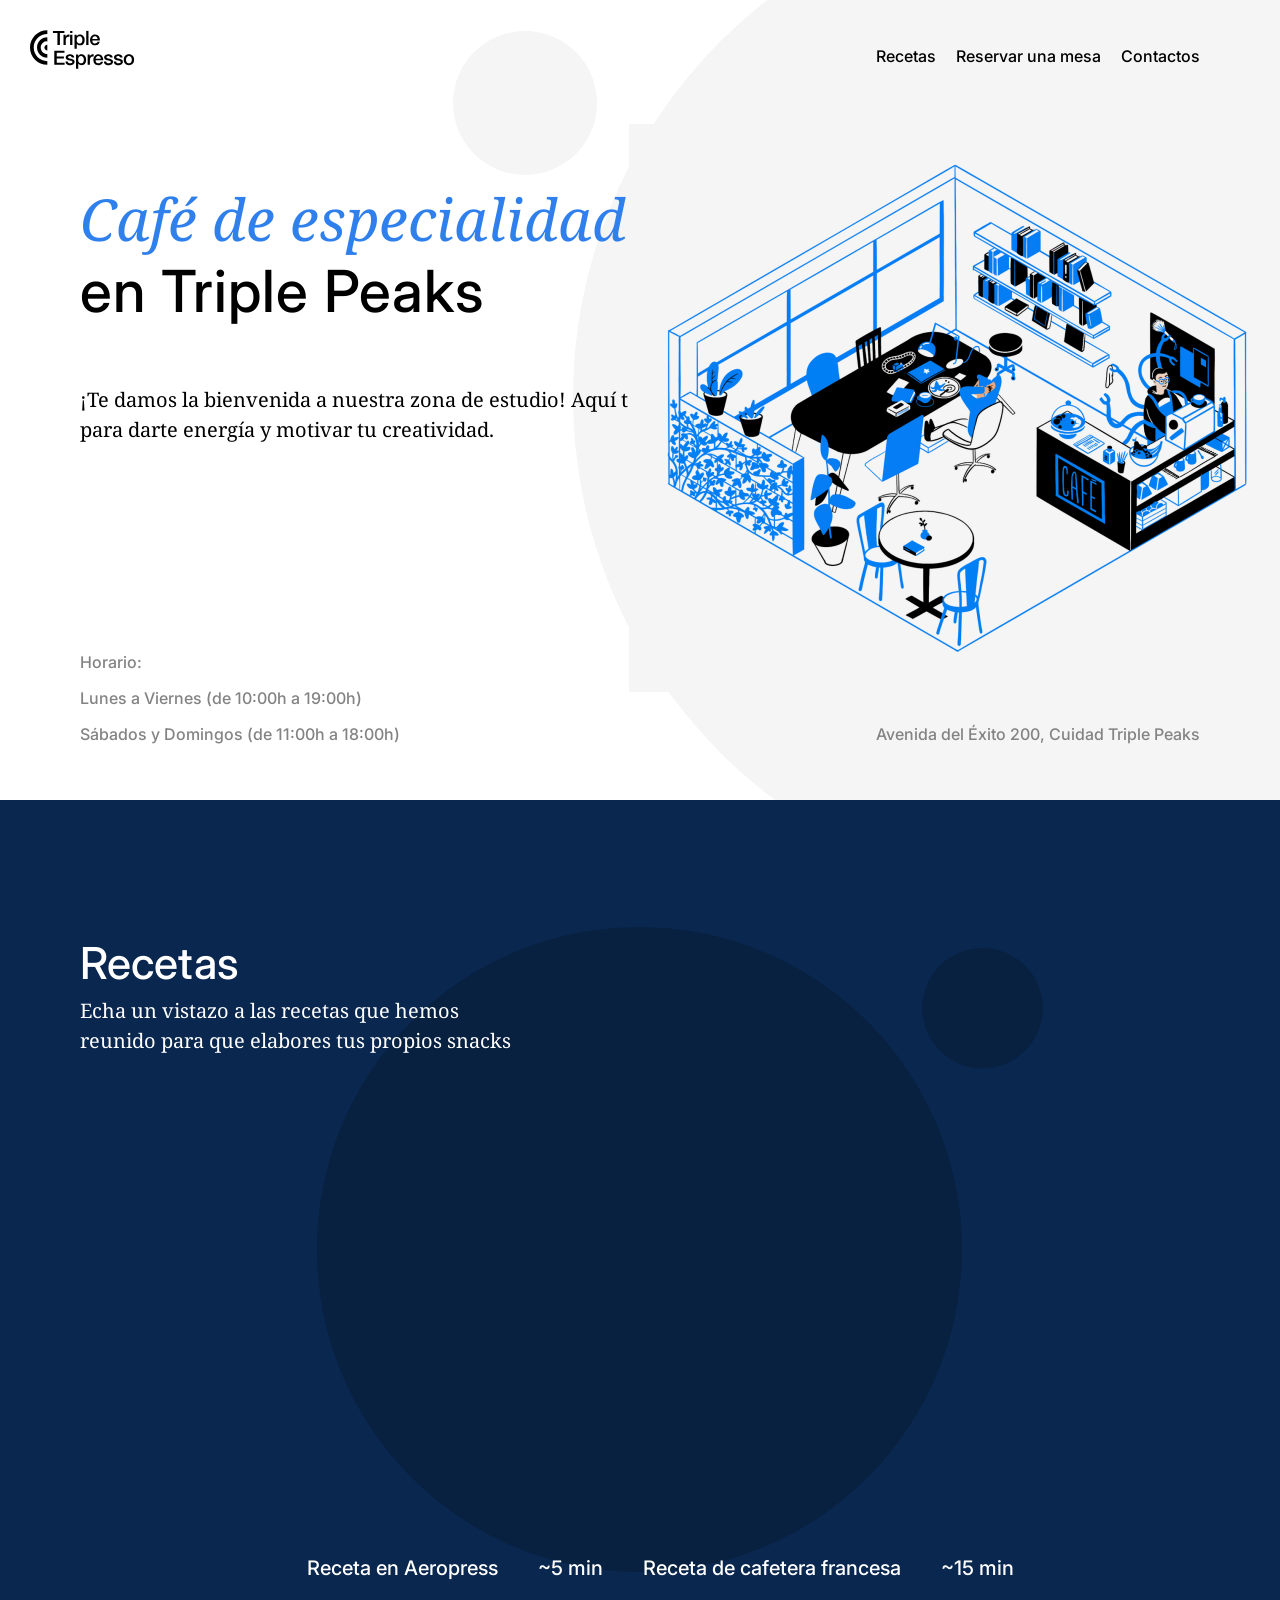
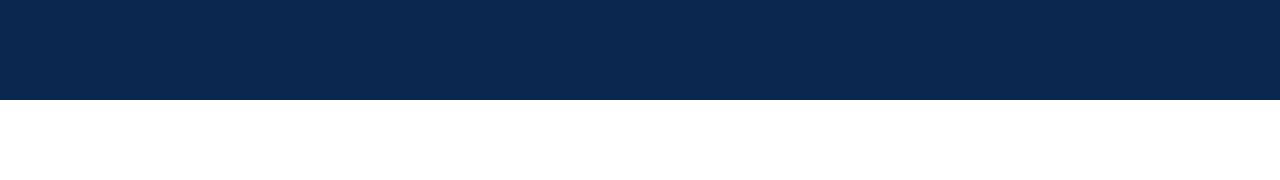
==== index.html @ 7834b9d6 "actualizacion" ====
<!DOCTYPE html>
<html lang="es">
  <head>
    <meta charset="UTF-8" />
    <meta name="viewport" content="width=device-width, initial-scale=1.0" />
    <meta name="description" content="cafeteria tripleten" />
    <meta name="keywords" content="cafeteria, spring 4, proyecto, inicios" />
    <meta name="author" content="Ellis Caamal" />
    <title>Cafeteria</title>
    <link rel="shortcut icon" href="favicon.ico" />
    <link rel="stylesheet" href="./vendor/normalize.css" />
    <link rel="stylesheet" href="./pages/index.css" />
    <link rel="preconnect" href="https://fonts.googleapis.com" />
    <link rel="preconnect" href="https://fonts.gstatic.com" crossorigin />
    <link
      href="https://fonts.googleapis.com/css2?family=Inter:wght@100..900&family=Noto+Serif:ital,wght@0,100..900;1,100..900&display=swap"
      rel="stylesheet"
    />
  </head>
  <body>
    <div class="page">
      <header class="header">
        <nav class="nav">
          <img
            src="images/logo_coffeeshop_dark.svg"
            alt="Logotipo de la Biblioteca Triple Peaks"
            class="nav__logo"
          />
          <ul class="nav__links">
            <li>
              <a class="nav__link" href="#recipes">Recetas</a>
            </li>
            <li>
              <a class="nav__link" href="#reserve">Reservar una mesa</a>
            </li>
            <li>
              <a class="nav__link" href="#footer">Contactos</a>
            </li>
          </ul>
        </nav>
        <div>
          <h1 class="span-accent">
            <span>Café de especialidad</span>
            <p class="triple">en Triple Peaks</p>
          </h1>
          <p class="header__description">
            ¡Te damos la bienvenida a nuestra zona de estudio! Aquí tenemos café
            para darte energía y motivar tu creatividad.
          </p>
          <img
            src="images/inside_coffee_shop.png"
            alt="Ilustración 'Dentro de la biblioteca'"
            class="header__image"
          />
        </div>
        <div class="header__footer">
          <p class="header__address">
            Avenida del Éxito 200, Cuidad Triple Peaks
          </p>
        </div>
        <div class="paragraph">
          <p>Horario:</p>
          <p>Lunes a Viernes (de 10:00h a 19:00h)</p>
          <p>Sábados y Domingos (de 11:00h a 18:00h)</p>
        </div>
      </header>
      <main class="content">
        <section class="recipe">
          <h2 class="recipe__tittle">Recetas</h2>
          <p class="recipe__subtitle">
            Echa un vistazo a las recetas que hemos reunido para que elabores
            tus propios snacks
          </p>
          <div class="videos">
            <iframe
              class="video-iframe"
              width="560"
              height="315"
              src="https://www.youtube.com/embed/j6VlT_jUVPc?si=5ck_diN5DUI36Qtr"
              title="YouTube video player"
              frameborder="0"
              allow="accelerometer; autoplay; clipboard-write; encrypted-media; gyroscope; picture-in-picture; web-share"
              referrerpolicy="strict-origin-when-cross-origin"
              allowfullscreen
            ></iframe>
            <iframe
              class="iframe"
              width="560"
              height="315"
              src="https://www.youtube.com/embed/st571DYYTR8?si=OIa3VPWj9lYRt0Y8"
              title="YouTube video player"
              frameborder="0"
              allow="accelerometer; autoplay; clipboard-write; encrypted-media; gyroscope; picture-in-picture; web-share"
              referrerpolicy="strict-origin-when-cross-origin"
              allowfullscreen
            ></iframe>
            <h2 class="title">
         <ul>Receta en Aeropress</ul>
<ul>~5 min</ul>
         <ul class="title-2">Receta de cafetera francesa</ul>
         <ul>~15 min</ul>
        </h2>
          </div>
          </div>
        </section>
        <section class="reservation"></section>
      </main>
    </div>
  </body>
</html>
---- pages/index.css ----
.page {
  min-width: 1100px;
  max-width: 1600px;
  font-family: "Noto Serif", serif, arial, "Inter", sans-serif;
  line-height: 20px;
  font-weight: 400;
  background-color: #ffffff;
  background-repeat: no-repeat;
}
.header {
  display: flex;
  flex-direction: column;
  height: 100vh;
  min-height: 720px;
  max-height: 800px;
  position: relative;
  background-image: url("../images/background_header.svg");
  background-repeat: no-repeat;
  background-position: center;
  background-size: cover;
  box-sizing: border-box;
}
.nav {
}
.nav__logo {
  position: absolute;
  width: 105px;
  height: 39px;
  top: 30px;
  left: 30px;
}
.nav__links {
  display: flex;
  column-gap: 20px;
  list-style-type: none;
  position: absolute;
  right: 80px;
  top: 30px;
  padding: 0%;
}
.nav__link {
  color: #000000;
  text-decoration: none;
  font-family: "inter";
  font-style: normal;
  font-weight: 500;
  font-size: 16px;
  line-height: 20px;
}
.span-accent {
  max-width: 709px;
  margin-top: 183px;
  margin-left: 80px;
  font-family: "Noto Serif";
  font-style: italic;
  font-weight: normal;
  font-size: 58px;
  line-height: 72px;
  color: #2f80ed;
}
.triple {
  font-family: "inter";
  font-style: normal;
  font-weight: 500;
  font-size: 58px;
  line-height: 72px;
  letter-spacing: 1px;
  color: #000000;
  margin-top: 0%;
}
.header__description {
  max-width: 683px;
  margin-top: 28px;
  margin-left: 80px;
  font-size: 20px;
  font-family: "Noto Serif", "Times New Roman", Times, serif;
  font-style: normal;
  font-weight: normal;
  line-height: 30px;
}

.header__image {
  max-width: 646px;
  min-height: 568px;
  position: absolute;
  right: 5px;
  top: 124px;
}
.header__footer {
  display: flex;
  justify-content: flex-end;
  font-family: "inter", arial, sans-serif;
  font-weight: 500;
  font-size: 16px;
  line-height: 20px;
  color: #838383;
  position: absolute;
  right: 80px;
  bottom: 40px;
}
.paragraph {
  font-family: "inter", arial, sans-serif;
  font-weight: 500;
  font-size: 16px;
  line-height: 20px;
  color: #838383;
  position: absolute;
  left: 80px;
  bottom: 40px;
  margin: 0;
  padding: 0%;
}
.recipe__tittle {
  font-family: "Inter";
  font-style: normal;
  font-weight: 500;
  font-size: 44px;
  line-height: 52px;
  left: 80px;
  max-width: 580px;
  top: 100px;
  position: absolute;
}
.recipe {
  background-image: url("../images/background_recipes.svg");
  background-size: cover;
  background-repeat: no-repeat;
  height: 100vh;
  position: relative;
  background-position: center;
  color: #ffffff;
}
.recipe__subtitle {
  max-width: 438px;
  font-family: "Noto Serif";
  font-style: normal;
  font-weight: normal;
  font-size: 20px;
  line-height: 30px;
  margin-left: 80px;
  position: absolute;
  top: 176px;
}
.content {
  background-color: #0a2750;
}
.videos {
  display: flex;
  justify-content: center;
  align-items: center;
  overflow: hidden;
  width: 100%;
  height: 100%;
  column-gap: 40px;
  padding-top: 80px;
}
.video__iframe {
  width: 480px;
  height: 273px;
}
.title {
  display: flex;
  position: absolute;
  bottom: 80px;
  justify-content: space-between;
  font-family: "Inter";
  font-style: normal;
  font-weight: 500;
  font-size: 20px;
  line-height: 30px;
}
.title-2 {
  justify-content: space-between;
}
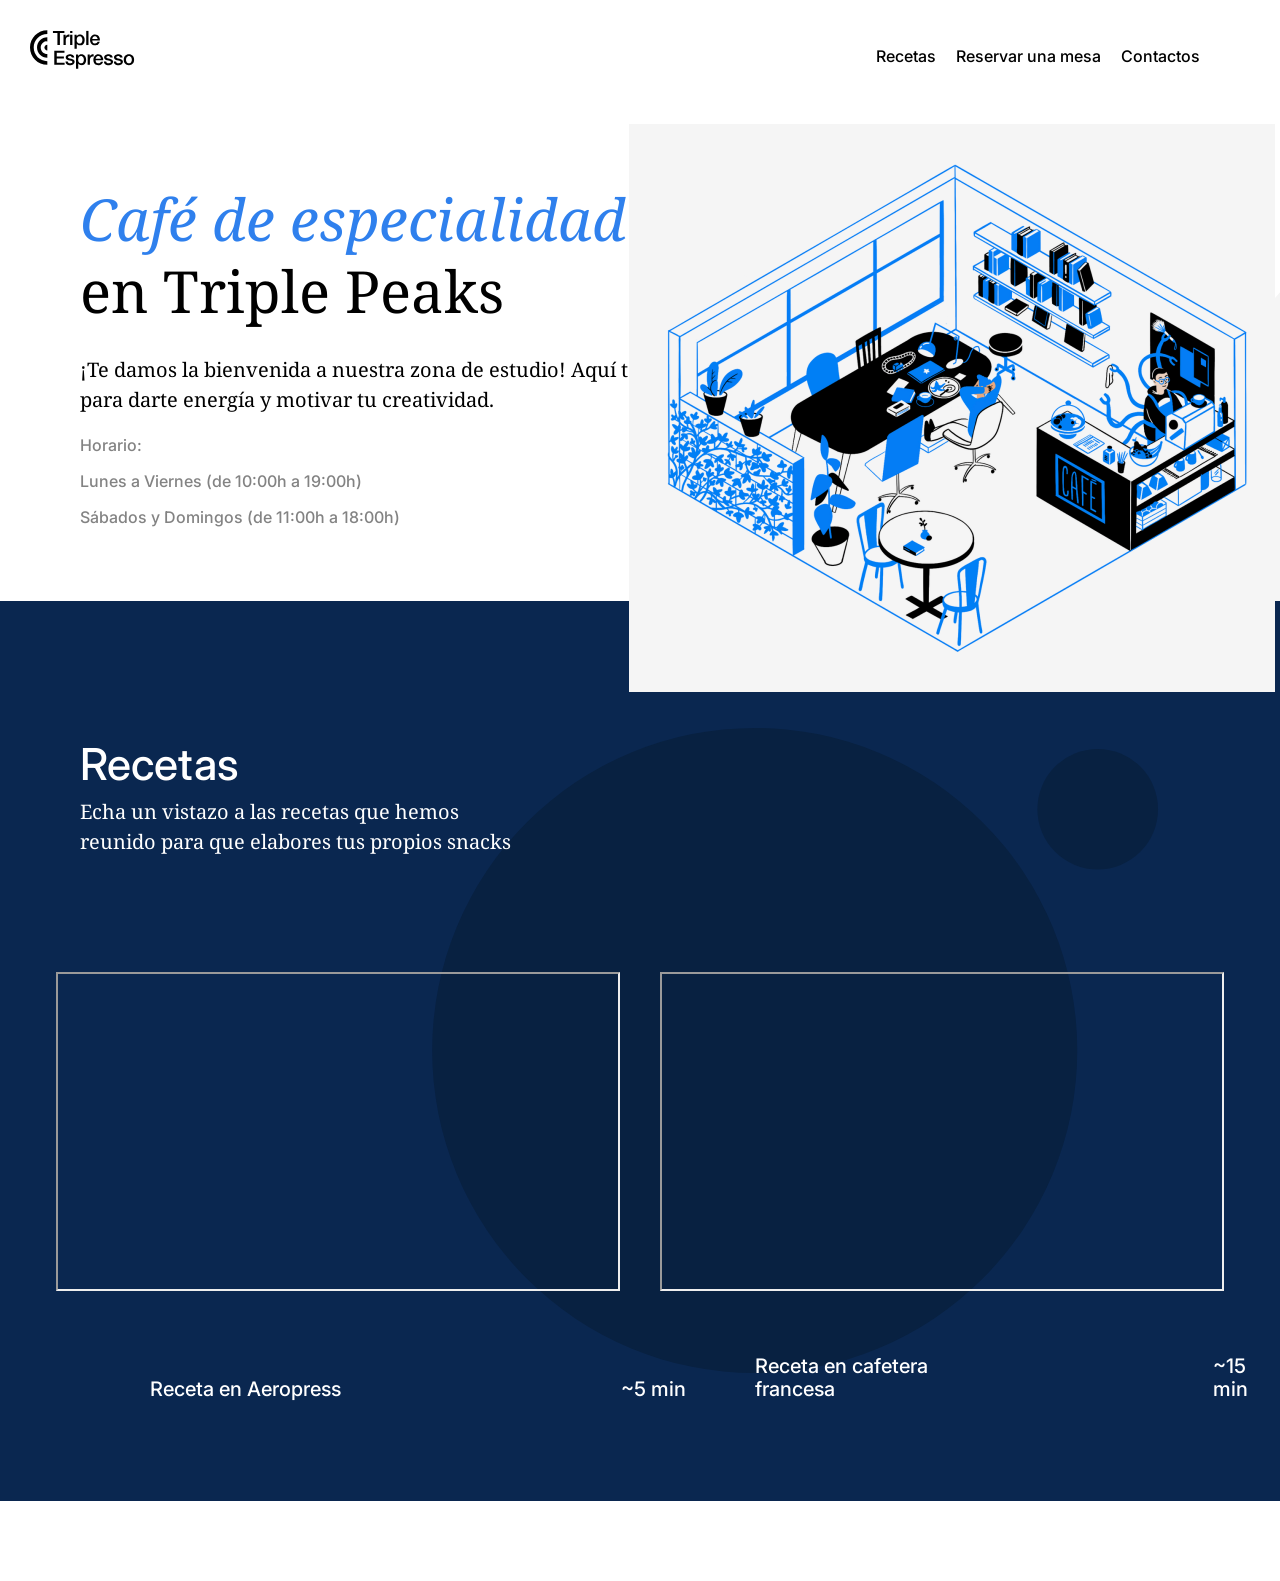
==== commit c16cc95b: "actualizacion" ====
--- a/index.html
+++ b/index.html
@@ -38,72 +38,72 @@
             </li>
           </ul>
         </nav>
-        <div>
-          <h1 class="span-accent">
-            <span>Café de especialidad</span>
-            <p class="triple">en Triple Peaks</p>
-          </h1>
-          <p class="header__description">
-            ¡Te damos la bienvenida a nuestra zona de estudio! Aquí tenemos café
-            para darte energía y motivar tu creatividad.
+        <h1 class="header__title">
+          <span class="span-accent">Café de especialidad</span>
+          <br />
+          en Triple Peaks
+        </h1>
+        <p class="header__description">
+          ¡Te damos la bienvenida a nuestra zona de estudio! Aquí tenemos café
+          para darte energía y motivar tu creatividad.
+        </p>
+        <img
+          src="images/inside_coffee_shop.png"
+          alt="Ilustración 'Dentro de la biblioteca'"
+          class="header__image"
+        />
+      </header>
+      <footer class="footer">
+        <div class="header__footer">
+          <p class="header__paragraph">Horario:</p>
+          <p class="header__paragraph">Lunes a Viernes (de 10:00h a 19:00h)</p>
+          <p class="header__paragraph">
+            Sábados y Domingos (de 11:00h a 18:00h)
           </p>
-          <img
-            src="images/inside_coffee_shop.png"
-            alt="Ilustración 'Dentro de la biblioteca'"
-            class="header__image"
-          />
-        </div>
-        <div class="header__footer">
-          <p class="header__address">
+          <p class="header__paragraph_sub">
             Avenida del Éxito 200, Cuidad Triple Peaks
           </p>
         </div>
-        <div class="paragraph">
-          <p>Horario:</p>
-          <p>Lunes a Viernes (de 10:00h a 19:00h)</p>
-          <p>Sábados y Domingos (de 11:00h a 18:00h)</p>
-        </div>
-      </header>
+      </footer>
       <main class="content">
-        <section class="recipe">
-          <h2 class="recipe__tittle">Recetas</h2>
-          <p class="recipe__subtitle">
+        <section class="recipes" id="recipes">
+          <h2 class="recipes__tittle">Recetas</h2>
+          <p class="recipes__subtitle">
             Echa un vistazo a las recetas que hemos reunido para que elabores
             tus propios snacks
           </p>
-          <div class="videos">
+          <div class="recipes__videos">
             <iframe
-              class="video-iframe"
+              class="recipes__iframe"
               width="560"
               height="315"
               src="https://www.youtube.com/embed/j6VlT_jUVPc?si=5ck_diN5DUI36Qtr"
               title="YouTube video player"
-              frameborder="0"
               allow="accelerometer; autoplay; clipboard-write; encrypted-media; gyroscope; picture-in-picture; web-share"
               referrerpolicy="strict-origin-when-cross-origin"
               allowfullscreen
             ></iframe>
             <iframe
-              class="iframe"
+              class="recipes__iframe"
               width="560"
               height="315"
               src="https://www.youtube.com/embed/st571DYYTR8?si=OIa3VPWj9lYRt0Y8"
               title="YouTube video player"
-              frameborder="0"
               allow="accelerometer; autoplay; clipboard-write; encrypted-media; gyroscope; picture-in-picture; web-share"
               referrerpolicy="strict-origin-when-cross-origin"
               allowfullscreen
             ></iframe>
-            <h2 class="title">
-         <ul>Receta en Aeropress</ul>
-<ul>~5 min</ul>
-         <ul class="title-2">Receta de cafetera francesa</ul>
-         <ul>~15 min</ul>
-        </h2>
-          </div>
+            <div class="video">
+              <p class="video__caption">Receta en Aeropress</p>
+              <p class="min">~5 min</p>
+            </div>
+            <div class="title-2">
+              <p>Receta en cafetera francesa</p>
+              <p class="minu">~15 min</p>
+            </div>
           </div>
         </section>
-        <section class="reservation"></section>
+        <section class="reserve" id="reserve"></section>
       </main>
     </div>
   </body>
--- a/pages/index.css
+++ b/pages/index.css
@@ -1,26 +1,34 @@
 .page {
+  font-family: "Noto Serif", serif, arial, "Inter", sans-serif;
   min-width: 1100px;
   max-width: 1600px;
-  font-family: "Noto Serif", serif, arial, "Inter", sans-serif;
-  line-height: 20px;
-  font-weight: 400;
+  min-height: 100vh;
+  background-image: url("../images/background_header.svg");
+  background-size: cover;
+  background-repeat: no-repeat;
   background-color: #ffffff;
-  background-repeat: no-repeat;
 }
-.header {
-  display: flex;
-  flex-direction: column;
-  height: 100vh;
-  min-height: 720px;
-  max-height: 800px;
-  position: relative;
-  background-image: url("../images/background_header.svg");
-  background-repeat: no-repeat;
-  background-position: center;
-  background-size: cover;
-  box-sizing: border-box;
+.span-accent {
+  max-width: 709px;
+  margin-top: 183px;
+  margin-bottom: 0px;
+  font-family: "Noto Serif";
+  font-style: italic;
+  font-weight: normal;
+  font-size: 58px;
+  line-height: 72px;
+  color: #2f80ed;
 }
-.nav {
+.header__title {
+  max-width: 709px;
+  margin-top: 183px;
+  margin-left: 80px;
+  margin-bottom: 0px;
+  font-family: "Noto Serif";
+  font-style: normal;
+  font-weight: normal;
+  font-size: 58px;
+  line-height: 72px;
 }
 .nav__logo {
   position: absolute;
@@ -47,17 +55,6 @@
   font-size: 16px;
   line-height: 20px;
 }
-.span-accent {
-  max-width: 709px;
-  margin-top: 183px;
-  margin-left: 80px;
-  font-family: "Noto Serif";
-  font-style: italic;
-  font-weight: normal;
-  font-size: 58px;
-  line-height: 72px;
-  color: #2f80ed;
-}
 .triple {
   font-family: "inter";
   font-style: normal;
@@ -67,6 +64,7 @@
   letter-spacing: 1px;
   color: #000000;
   margin-top: 0%;
+  margin-left: 80px;
 }
 .header__description {
   max-width: 683px;
@@ -86,31 +84,25 @@
   right: 5px;
   top: 124px;
 }
-.header__footer {
-  display: flex;
-  justify-content: flex-end;
+.footer {
+  margin-bottom: 40px;
+}
+.header__paragraph {
   font-family: "inter", arial, sans-serif;
   font-weight: 500;
   font-size: 16px;
   line-height: 20px;
   color: #838383;
-  position: absolute;
-  right: 80px;
-  bottom: 40px;
-}
-.paragraph {
-  font-family: "inter", arial, sans-serif;
-  font-weight: 500;
-  font-size: 16px;
-  line-height: 20px;
-  color: #838383;
-  position: absolute;
-  left: 80px;
-  bottom: 40px;
-  margin: 0;
+  margin-left: 80px;
   padding: 0%;
 }
-.recipe__tittle {
+.header__paragraph_sub {
+  display: flex;
+  justify-content: end;
+  margin-right: 80px;
+  margin-bottom: 40px;
+}
+.recipes__tittle {
   font-family: "Inter";
   font-style: normal;
   font-weight: 500;
@@ -119,18 +111,18 @@
   left: 80px;
   max-width: 580px;
   top: 100px;
+
   position: absolute;
+  color: #ffffff;
 }
-.recipe {
+.recipes {
   background-image: url("../images/background_recipes.svg");
   background-size: cover;
   background-repeat: no-repeat;
   height: 100vh;
   position: relative;
-  background-position: center;
-  color: #ffffff;
 }
-.recipe__subtitle {
+.recipes__subtitle {
   max-width: 438px;
   font-family: "Noto Serif";
   font-style: normal;
@@ -140,11 +132,13 @@
   margin-left: 80px;
   position: absolute;
   top: 176px;
+  color: #ffffff;
 }
 .content {
   background-color: #0a2750;
+  min-height: 100vh;
 }
-.videos {
+.recipes__videos {
   display: flex;
   justify-content: center;
   align-items: center;
@@ -158,17 +152,33 @@
   width: 480px;
   height: 273px;
 }
-.title {
+.title-2 {
   display: flex;
   position: absolute;
   bottom: 80px;
-  justify-content: space-between;
   font-family: "Inter";
   font-style: normal;
   font-weight: 500;
   font-size: 20px;
-  line-height: 30px;
+  list-style: none;
+  left: 755px;
+  color: #ffffff;
 }
-.title-2 {
-  justify-content: space-between;
+.minu {
+  margin-left: 220px;
 }
+.min {
+  margin-left: 280px;
+}
+.video {
+  display: flex;
+  position: absolute;
+  bottom: 80px;
+  font-family: "Inter";
+  font-style: normal;
+  font-weight: 500;
+  font-size: 20px;
+  list-style: none;
+  left: 150px;
+  color: #ffffff;
+}
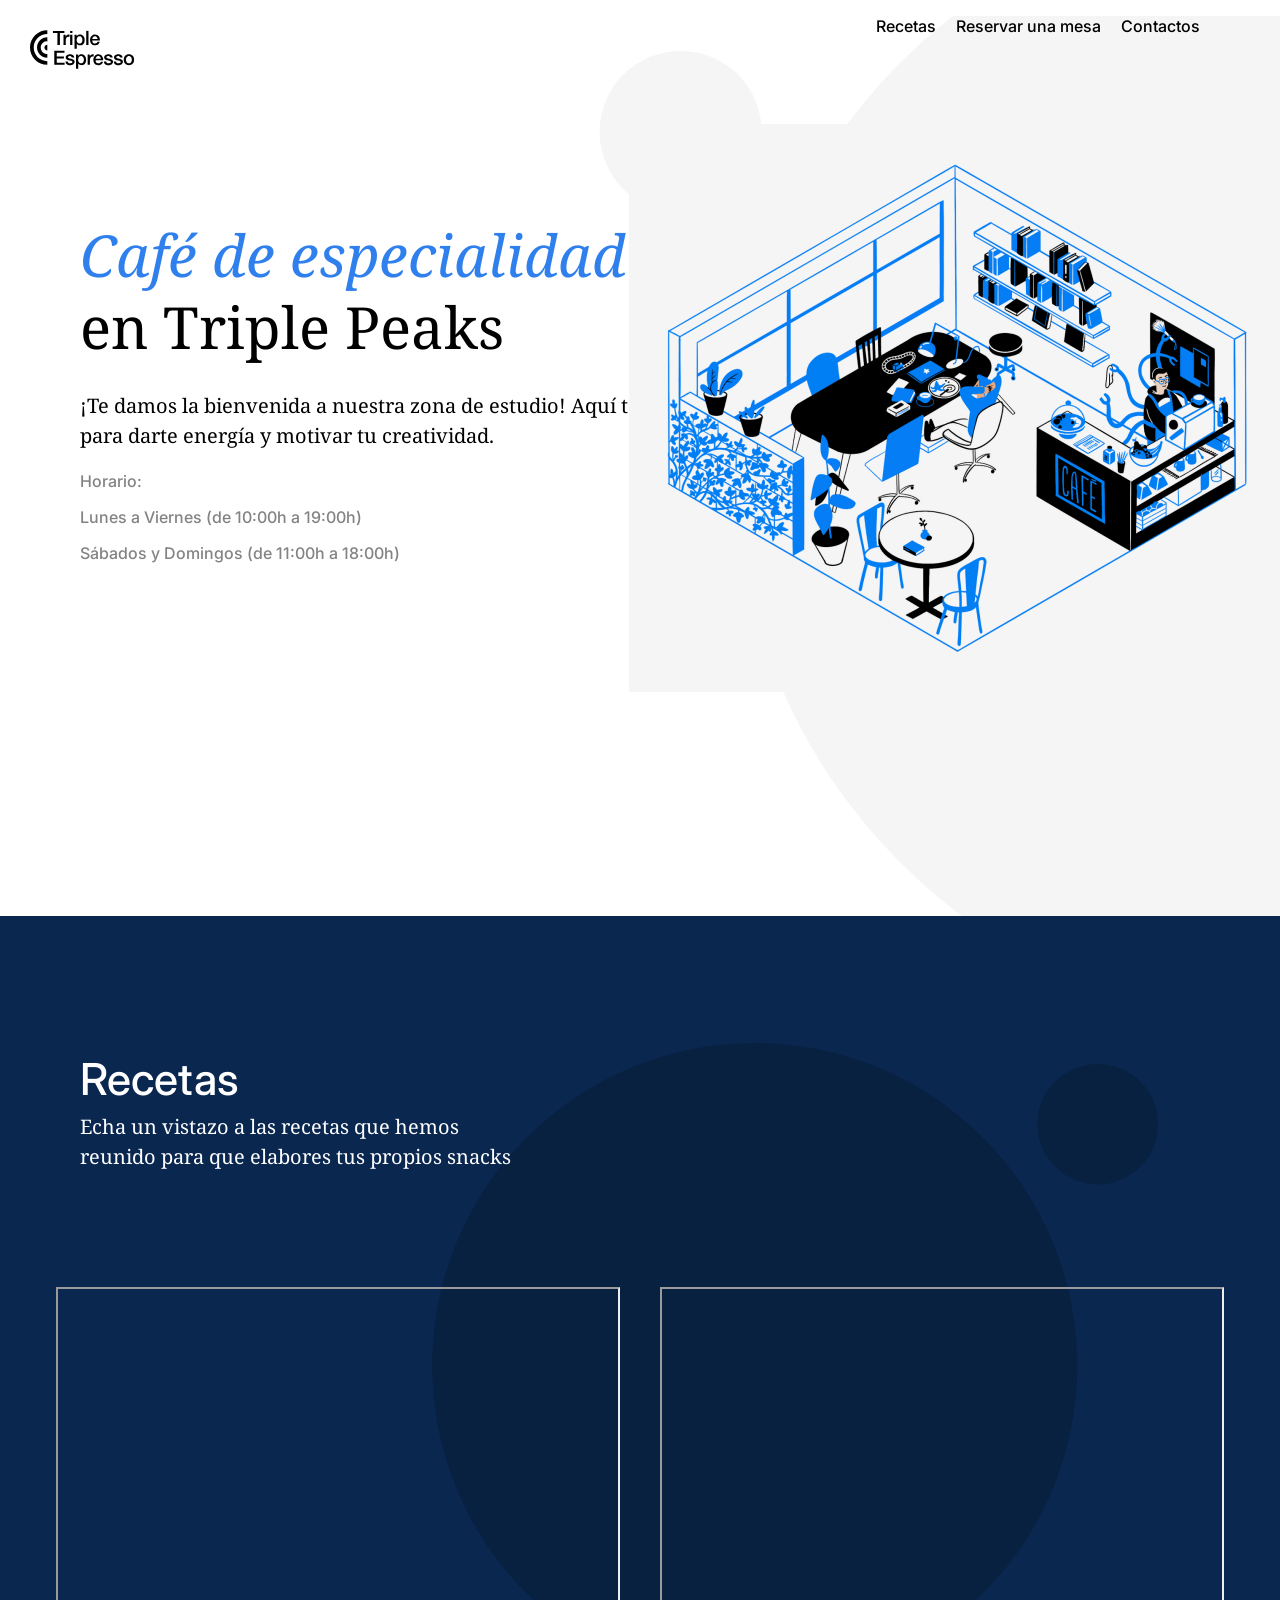
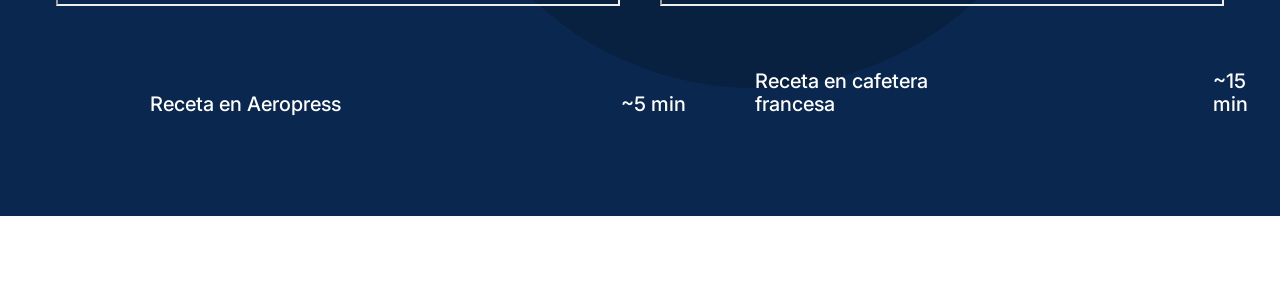
==== commit 1d6020b6: "actualizacion" ====
--- a/index.html
+++ b/index.html
@@ -52,19 +52,21 @@
           alt="Ilustración 'Dentro de la biblioteca'"
           class="header__image"
         />
+        <footer class="footer">
+          <div class="header__footer">
+            <p class="header__paragraph">Horario:</p>
+            <p class="header__paragraph">
+              Lunes a Viernes (de 10:00h a 19:00h)
+            </p>
+            <p class="header__paragraph">
+              Sábados y Domingos (de 11:00h a 18:00h)
+            </p>
+            <p class="header__paragraph_sub">
+              Avenida del Éxito 200, Cuidad Triple Peaks
+            </p>
+          </div>
+        </footer>
       </header>
-      <footer class="footer">
-        <div class="header__footer">
-          <p class="header__paragraph">Horario:</p>
-          <p class="header__paragraph">Lunes a Viernes (de 10:00h a 19:00h)</p>
-          <p class="header__paragraph">
-            Sábados y Domingos (de 11:00h a 18:00h)
-          </p>
-          <p class="header__paragraph_sub">
-            Avenida del Éxito 200, Cuidad Triple Peaks
-          </p>
-        </div>
-      </footer>
       <main class="content">
         <section class="recipes" id="recipes">
           <h2 class="recipes__tittle">Recetas</h2>
--- a/pages/index.css
+++ b/pages/index.css
@@ -1,5 +1,7 @@
 .page {
   font-family: "Noto Serif", serif, arial, "Inter", sans-serif;
+}
+.header {
   min-width: 1100px;
   max-width: 1600px;
   min-height: 100vh;
@@ -41,10 +43,9 @@
   display: flex;
   column-gap: 20px;
   list-style-type: none;
-  position: absolute;
-  right: 80px;
+  justify-content: flex-end;
+  margin-right: 80px;
   top: 30px;
-  padding: 0%;
 }
 .nav__link {
   color: #000000;
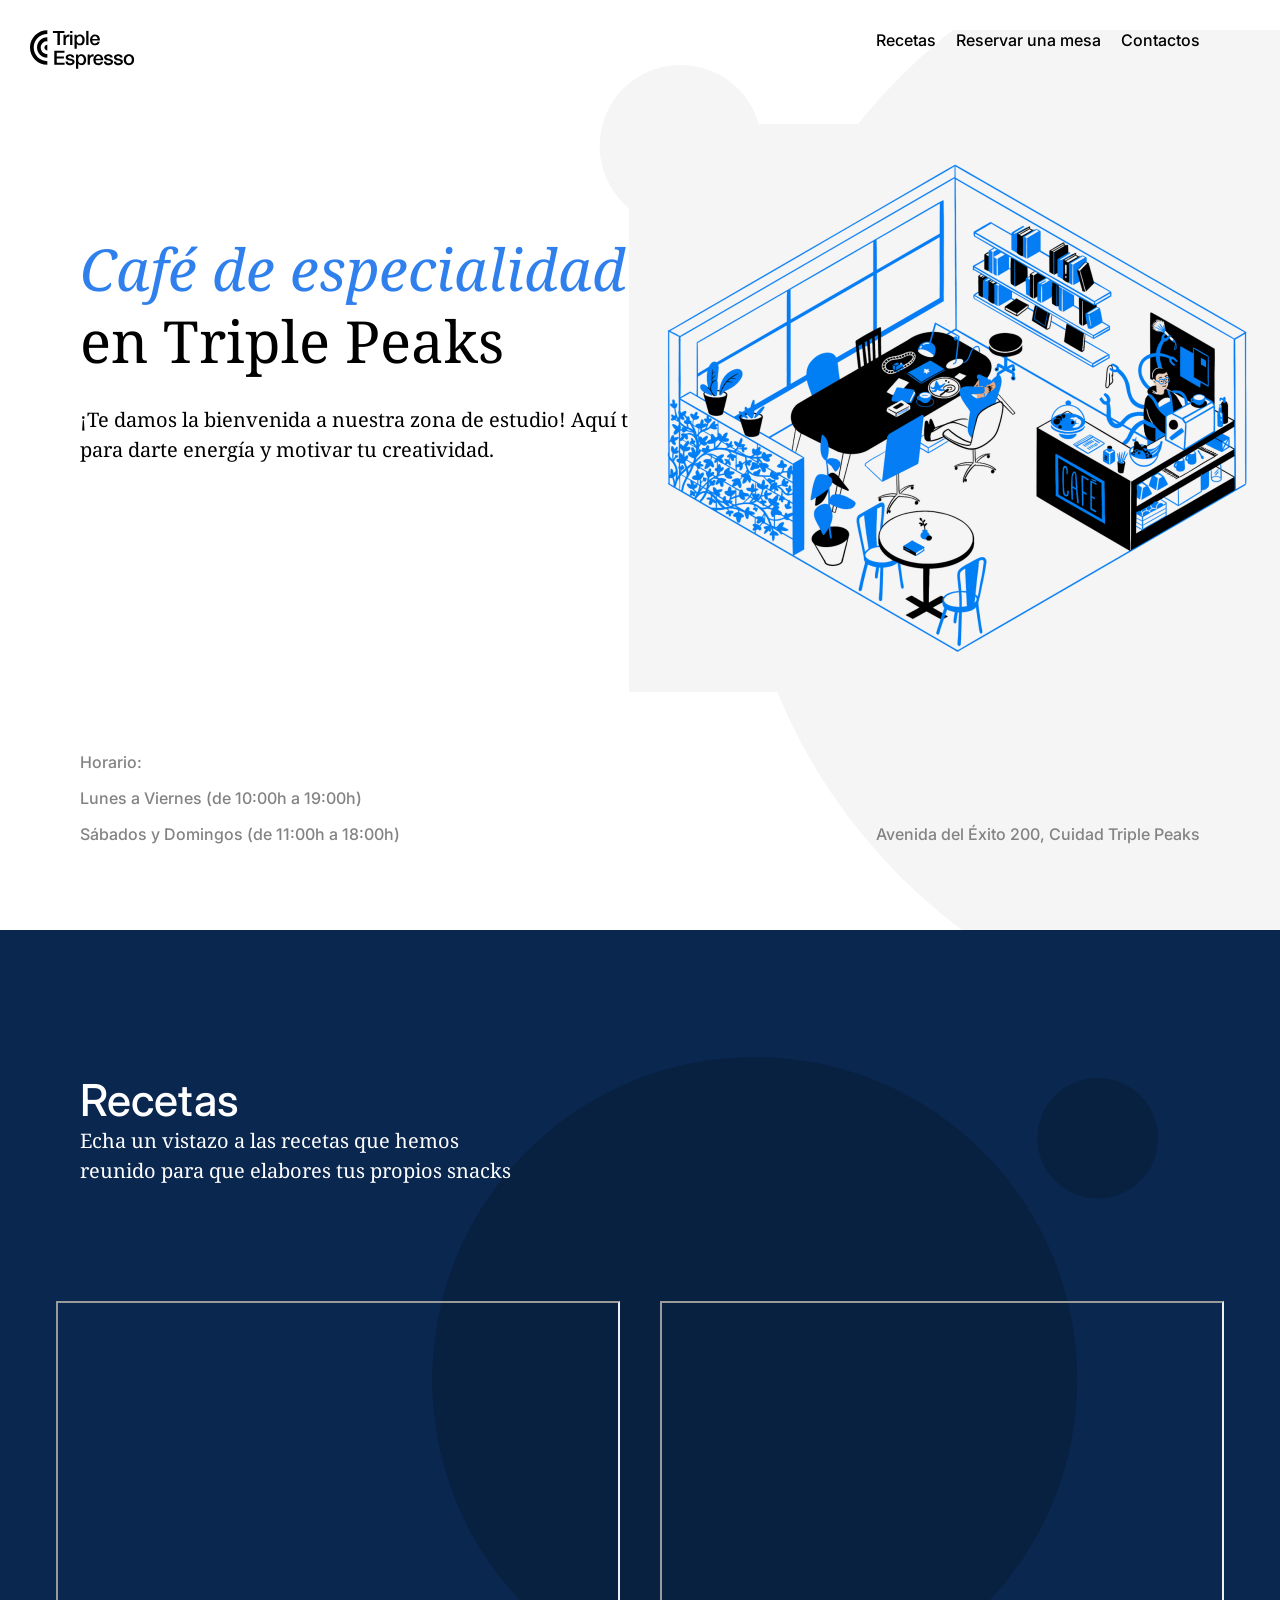
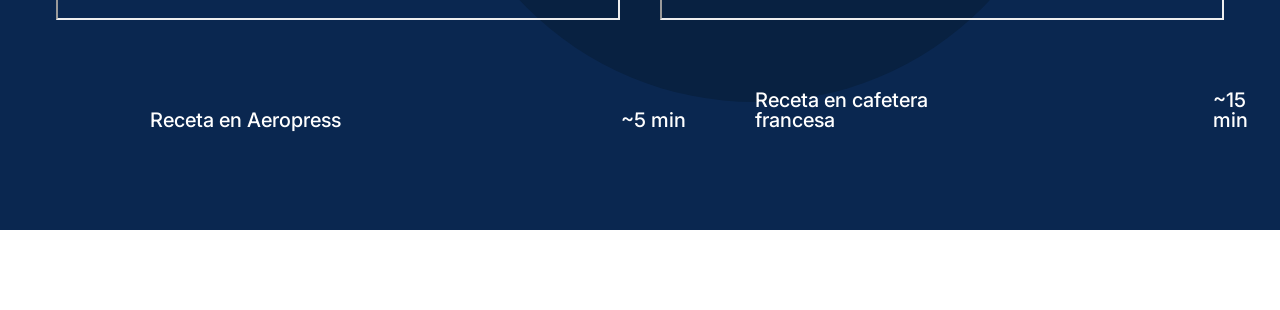
==== commit 7fa74033: "actualizacion" ====
--- a/index.html
+++ b/index.html
@@ -26,12 +26,17 @@
             alt="Logotipo de la Biblioteca Triple Peaks"
             class="nav__logo"
           />
+          <img
+            src="images/inside_coffee_shop.png"
+            alt="Ilustración 'Dentro de la biblioteca'"
+            class="header__image"
+          />
           <ul class="nav__links">
             <li>
               <a class="nav__link" href="#recipes">Recetas</a>
             </li>
             <li>
-              <a class="nav__link" href="#reserve">Reservar una mesa</a>
+              <a class="nav__link" href="#reservation">Reservar una mesa</a>
             </li>
             <li>
               <a class="nav__link" href="#footer">Contactos</a>
@@ -47,13 +52,8 @@
           ¡Te damos la bienvenida a nuestra zona de estudio! Aquí tenemos café
           para darte energía y motivar tu creatividad.
         </p>
-        <img
-          src="images/inside_coffee_shop.png"
-          alt="Ilustración 'Dentro de la biblioteca'"
-          class="header__image"
-        />
-        <footer class="footer">
-          <div class="header__footer">
+        <div class="header__footer">
+          <div class="header__schedules">
             <p class="header__paragraph">Horario:</p>
             <p class="header__paragraph">
               Lunes a Viernes (de 10:00h a 19:00h)
@@ -61,15 +61,17 @@
             <p class="header__paragraph">
               Sábados y Domingos (de 11:00h a 18:00h)
             </p>
-            <p class="header__paragraph_sub">
+          </div>
+          <div class="header__address">
+            <p class="header__paragraph">
               Avenida del Éxito 200, Cuidad Triple Peaks
             </p>
           </div>
-        </footer>
+        </div>
       </header>
       <main class="content">
         <section class="recipes" id="recipes">
-          <h2 class="recipes__tittle">Recetas</h2>
+          <p class="recipes__title">Recetas</p>
           <p class="recipes__subtitle">
             Echa un vistazo a las recetas que hemos reunido para que elabores
             tus propios snacks
@@ -105,8 +107,9 @@
             </div>
           </div>
         </section>
-        <section class="reserve" id="reserve"></section>
+        <section class="reservation" id="reservation"></section>
       </main>
+      <footer class="footer"></footer>
     </div>
   </body>
 </html>
--- a/pages/index.css
+++ b/pages/index.css
@@ -1,9 +1,12 @@
 .page {
   font-family: "Noto Serif", serif, arial, "Inter", sans-serif;
+  min-width: 1100px;
+  max-width: 1600px;
+  font-size: 16px;
+  line-height: 20px;
+  margin: auto;
 }
 .header {
-  min-width: 1100px;
-  max-width: 1600px;
   min-height: 100vh;
   background-image: url("../images/background_header.svg");
   background-size: cover;
@@ -45,7 +48,7 @@
   list-style-type: none;
   justify-content: flex-end;
   margin-right: 80px;
-  top: 30px;
+  margin-top: 30px;
 }
 .nav__link {
   color: #000000;
@@ -77,7 +80,27 @@
   font-weight: normal;
   line-height: 30px;
 }
-
+.header__footer {
+  font-family: "inter";
+  font-style: normal;
+  font-weight: 500;
+  font-size: 16px;
+  line-height: 20px;
+  color: #838383;
+  margin-left: 80px;
+}
+.header__schedules {
+  position: absolute;
+  left: 80px;
+  bottom: 40px;
+}
+.header__address {
+  display: flex;
+  justify-content: flex-end;
+  position: absolute;
+  right: 80px;
+  bottom: 40px;
+}
 .header__image {
   max-width: 646px;
   min-height: 568px;
@@ -85,25 +108,7 @@
   right: 5px;
   top: 124px;
 }
-.footer {
-  margin-bottom: 40px;
-}
-.header__paragraph {
-  font-family: "inter", arial, sans-serif;
-  font-weight: 500;
-  font-size: 16px;
-  line-height: 20px;
-  color: #838383;
-  margin-left: 80px;
-  padding: 0%;
-}
-.header__paragraph_sub {
-  display: flex;
-  justify-content: end;
-  margin-right: 80px;
-  margin-bottom: 40px;
-}
-.recipes__tittle {
+.recipes__title {
   font-family: "Inter";
   font-style: normal;
   font-weight: 500;
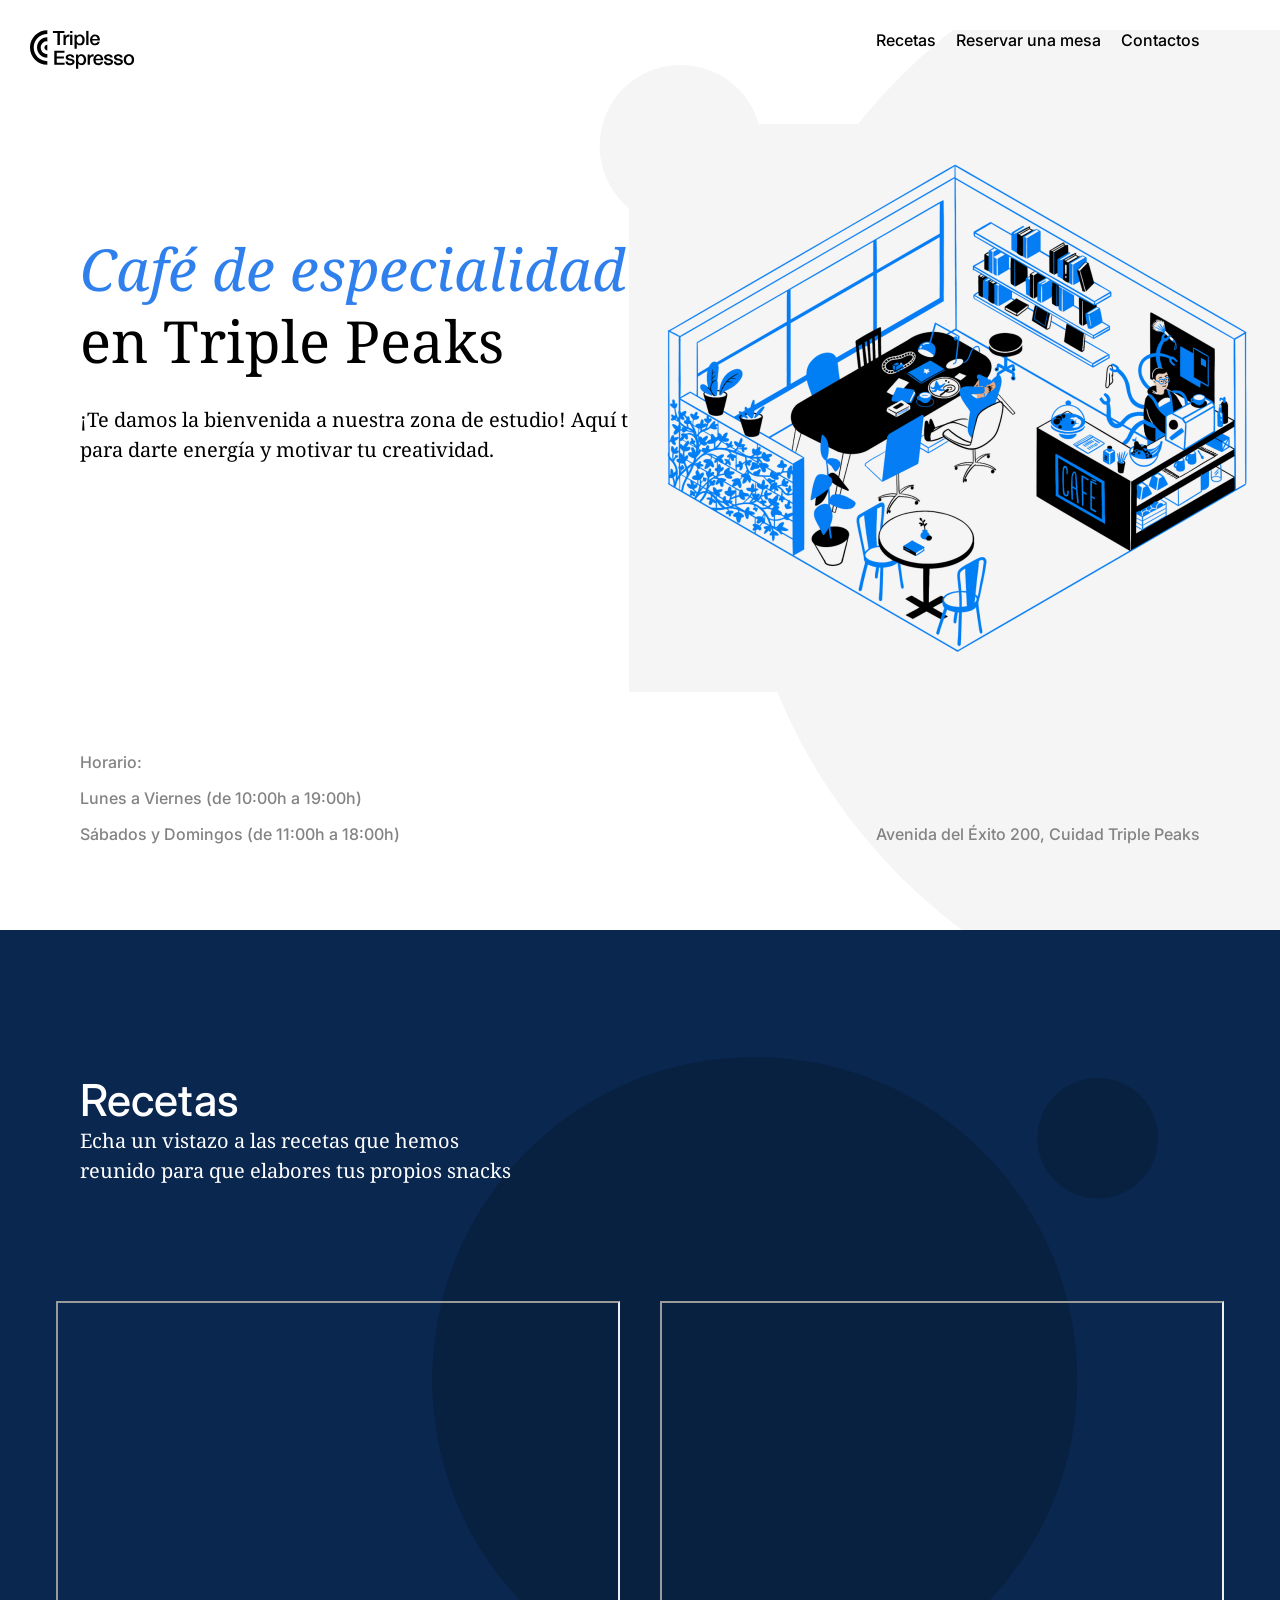
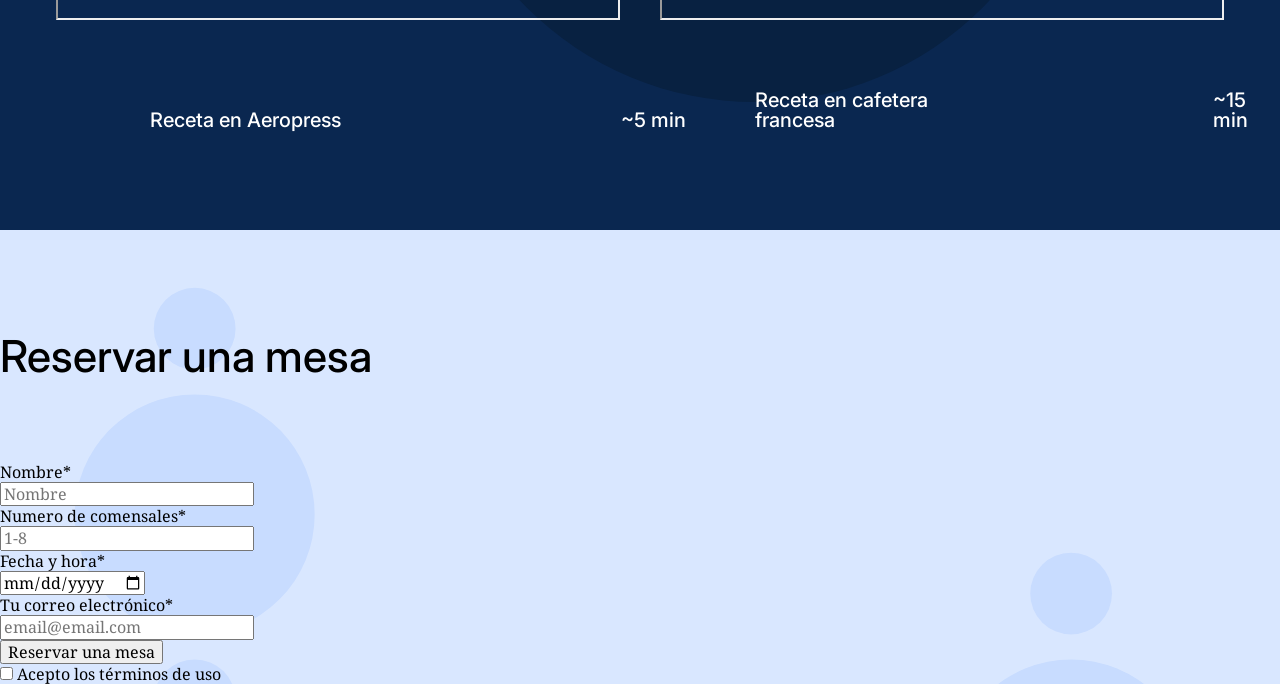
==== commit 2591f68a: "actualizacion" ====
--- a/index.html
+++ b/index.html
@@ -107,8 +107,53 @@
             </div>
           </div>
         </section>
-        <section class="reservation" id="reservation"></section>
       </main>
+      <section class="reservation" id="reservation">
+        <form id="form_data" class="form">
+          <h2 class="reservation__title">Reservar una mesa</h2>
+          <label class="form__label">
+            <legend>Nombre*</legend>
+            <input
+              type="text"
+              id="name"
+              class="form__input"
+              required
+              placeholder="Nombre"
+            />
+            <br />
+            <legend>Numero de comensales*</legend>
+            <input
+              type="number"
+              id="number"
+              class="form__input"
+              required
+              placeholder="1-8"
+            />
+            <br />
+            <legend>Fecha y hora*</legend>
+            <input type="date" id="date" class="form__input" required />
+            <br />
+            <legend>Tu correo electrónico*</legend>
+            <input
+              type="email"
+              id="email"
+              class="form__input"
+              required
+              placeholder="email@email.com"
+            />
+          </label>
+          <br />
+          <button type="submit" class="form__button">Reservar una mesa</button>
+          <br />
+          <input
+            type="checkbox"
+            id="checkbox"
+            class="form__checkbox"
+            required
+          />
+          <label>Acepto los términos de uso</label>
+        </form>
+      </section>
       <footer class="footer"></footer>
     </div>
   </body>
--- a/pages/index.css
+++ b/pages/index.css
@@ -188,3 +188,37 @@
   left: 150px;
   color: #ffffff;
 }
+.reservation {
+  display: flex;
+  background-color: #d9e7ff;
+  background-image: url("../images/background_reservation.svg");
+  background-size: cover;
+  background-repeat: no-repeat;
+  align-items: center;
+}
+.reservation__title {
+  margin-top: 100px;
+  margin-bottom: 80px;
+  font-family: Inter;
+  font-style: normal;
+  font-weight: 500;
+  font-size: 44px;
+  line-height: 52px;
+}
+.form {
+  align-items: center;
+}
+.form__input {
+}
+.form__button:hover {
+  border-radius: 4px;
+  opacity: 100% a 70%;
+  background-color: #2f80ed;
+  background-image: url("../images/check.svg");
+}
+.form__checkbox {
+  border-radius: 2px;
+}
+.fieldset {
+  border-radius: none;
+}
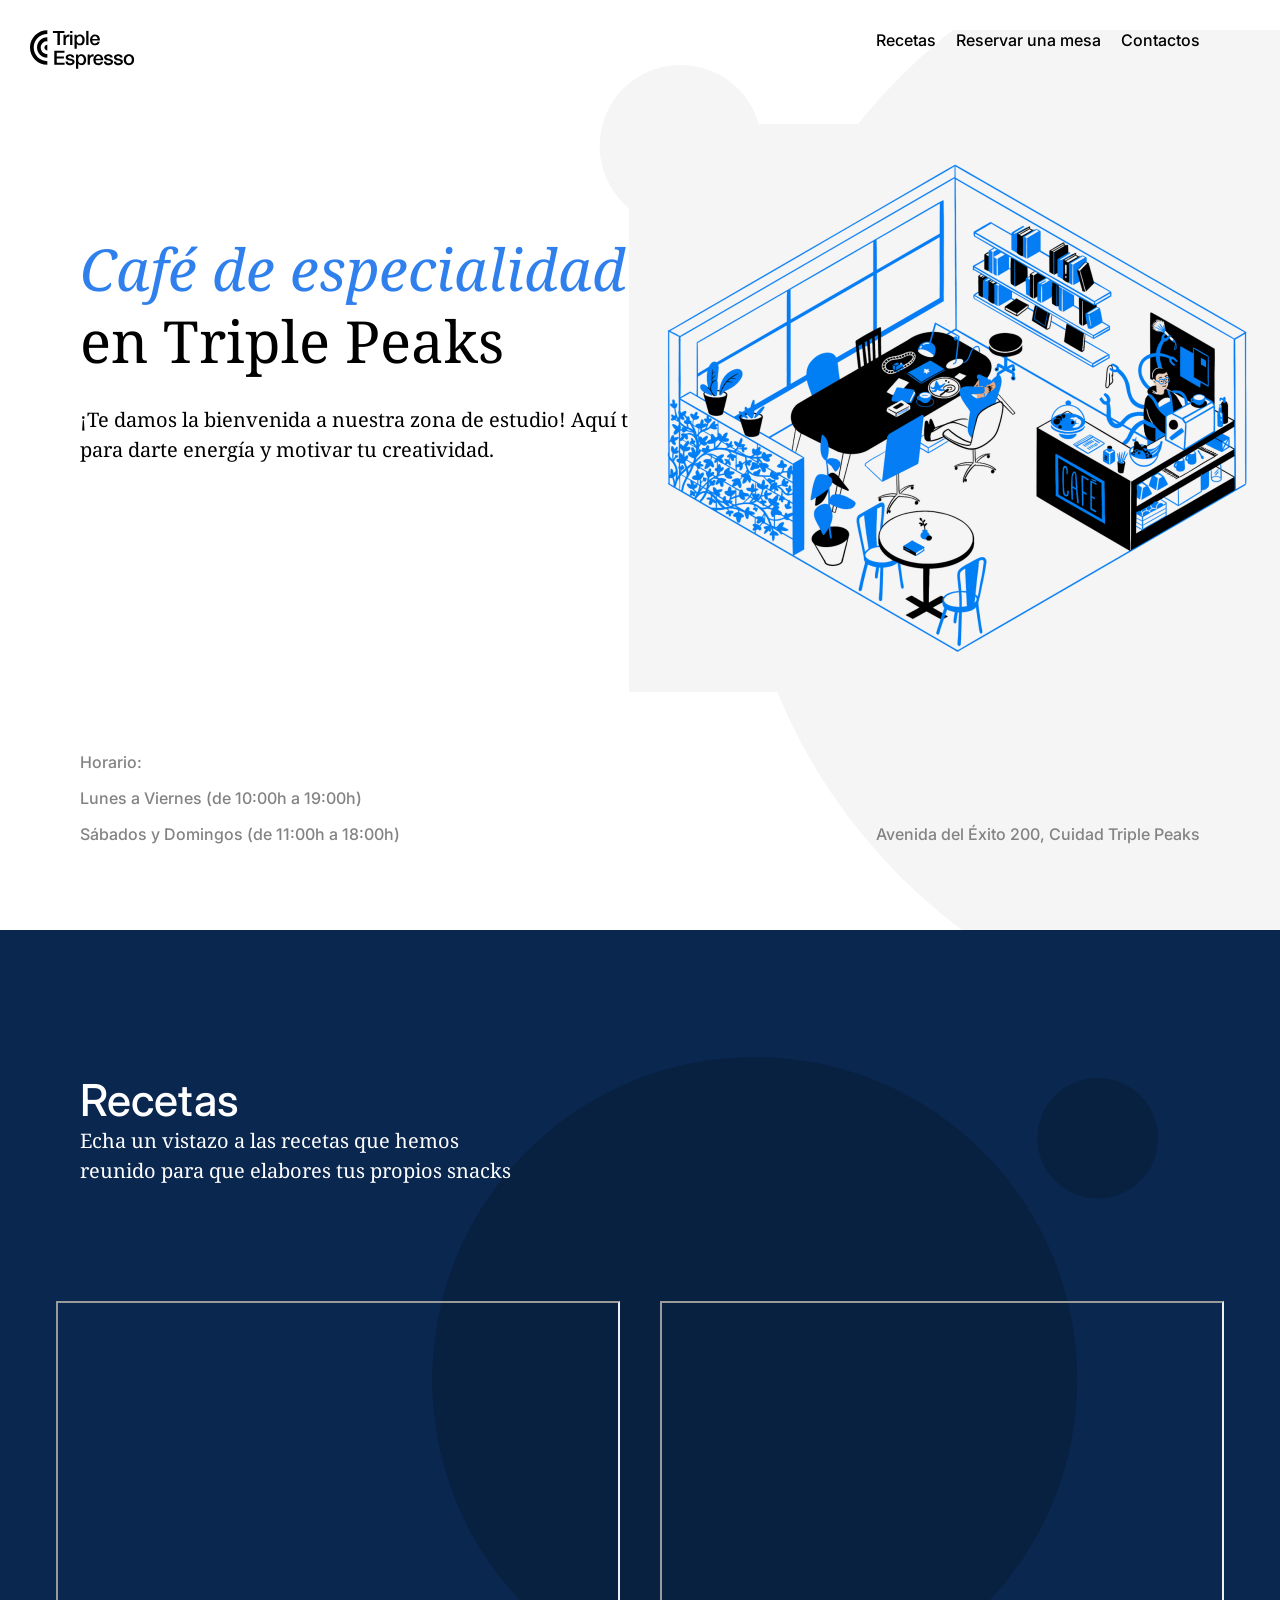
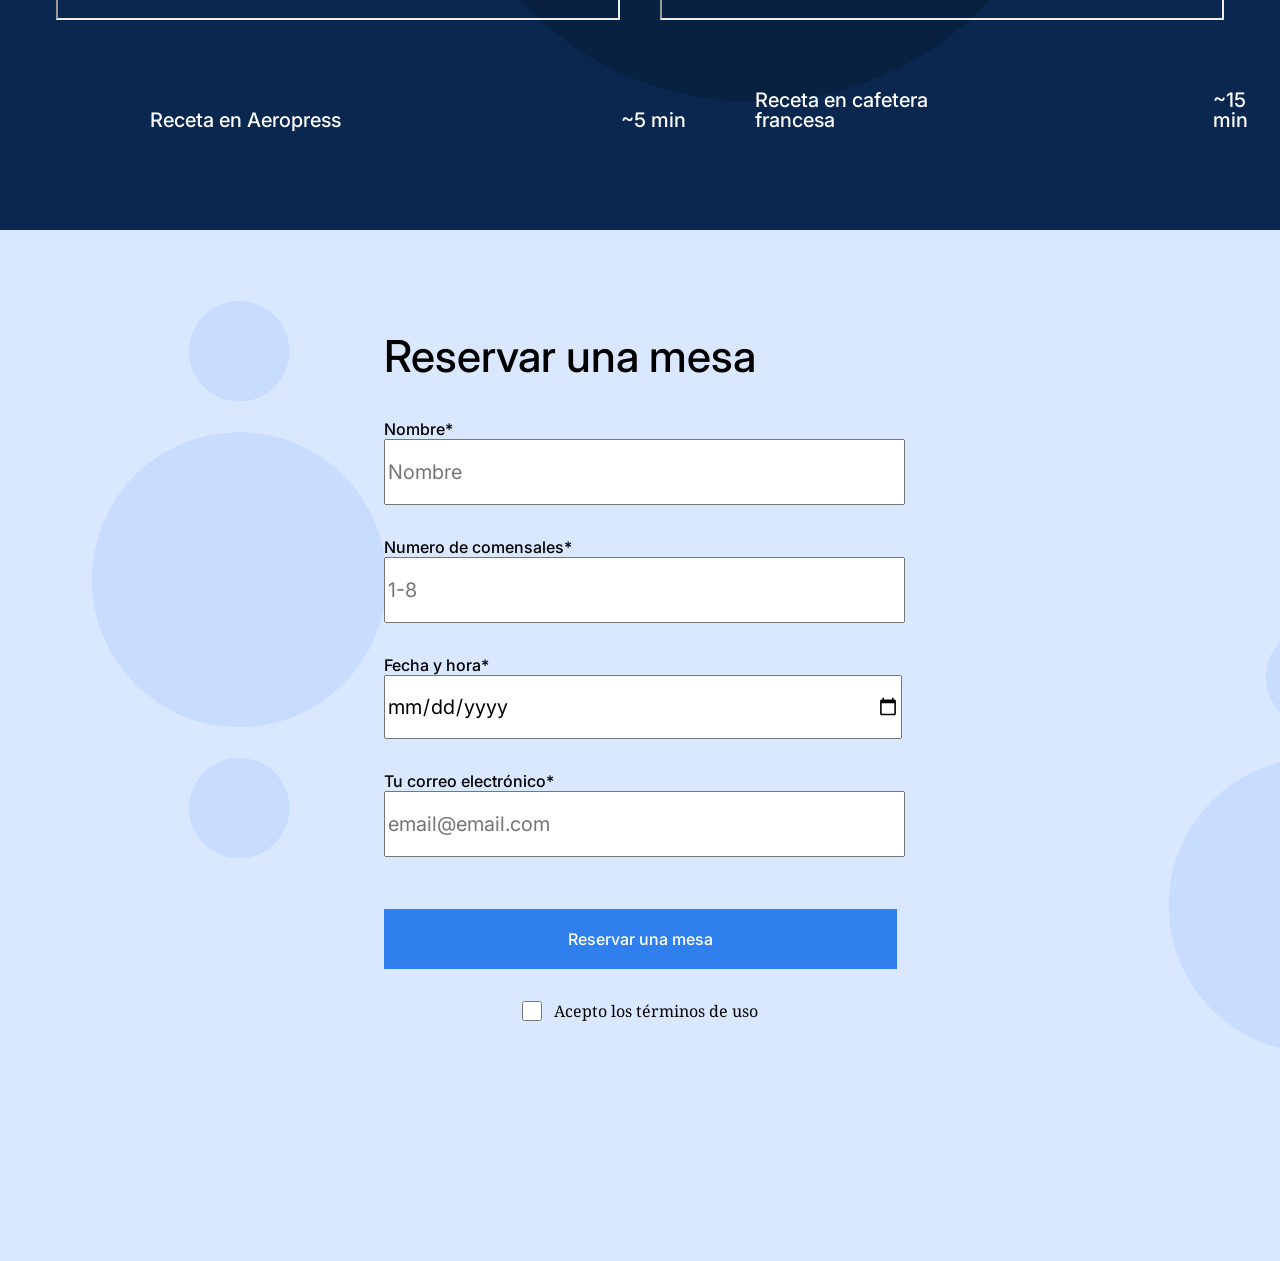
==== commit e9211cc1: "actualizacion" ====
--- a/index.html
+++ b/index.html
@@ -107,53 +107,57 @@
             </div>
           </div>
         </section>
+        <section class="reservation" id="reservation">
+          <form id="form_data" class="reservation__form form">
+            <h2 class="reservation__title">Reservar una mesa</h2>
+            <div class="form__label">
+              <label class="legend">Nombre*</label>
+              <input
+                type="text"
+                id="name"
+                class="form__input"
+                required
+                placeholder="Nombre"
+              />
+              <br />
+              <label class="legend">Numero de comensales*</label>
+              <input
+                type="number"
+                id="number"
+                class="form__input"
+                required
+                placeholder="1-8"
+              />
+              <br />
+              <label class="legend">Fecha y hora*</label>
+              <input type="date" id="date" class="form__input" required />
+              <br />
+              <label class="legend">Tu correo electrónico*</label>
+              <input
+                type="email"
+                id="email"
+                class="form__input"
+                required
+                placeholder="email@email.com"
+              />
+            </div>
+            <br />
+            <button type="submit" class="form__button">
+              Reservar una mesa
+            </button>
+            <br />
+            <div class="label">
+              <input
+                type="checkbox"
+                id="checkbox"
+                class="form__checkbox"
+                required
+              />
+              <label>Acepto los términos de uso</label>
+            </div>
+          </form>
+        </section>
       </main>
-      <section class="reservation" id="reservation">
-        <form id="form_data" class="form">
-          <h2 class="reservation__title">Reservar una mesa</h2>
-          <label class="form__label">
-            <legend>Nombre*</legend>
-            <input
-              type="text"
-              id="name"
-              class="form__input"
-              required
-              placeholder="Nombre"
-            />
-            <br />
-            <legend>Numero de comensales*</legend>
-            <input
-              type="number"
-              id="number"
-              class="form__input"
-              required
-              placeholder="1-8"
-            />
-            <br />
-            <legend>Fecha y hora*</legend>
-            <input type="date" id="date" class="form__input" required />
-            <br />
-            <legend>Tu correo electrónico*</legend>
-            <input
-              type="email"
-              id="email"
-              class="form__input"
-              required
-              placeholder="email@email.com"
-            />
-          </label>
-          <br />
-          <button type="submit" class="form__button">Reservar una mesa</button>
-          <br />
-          <input
-            type="checkbox"
-            id="checkbox"
-            class="form__checkbox"
-            required
-          />
-          <label>Acepto los términos de uso</label>
-        </form>
-      </section>
       <footer class="footer"></footer>
     </div>
   </body>
--- a/pages/index.css
+++ b/pages/index.css
@@ -198,27 +198,61 @@
 }
 .reservation__title {
   margin-top: 100px;
-  margin-bottom: 80px;
   font-family: Inter;
   font-style: normal;
   font-weight: 500;
   font-size: 44px;
   line-height: 52px;
 }
-.form {
+.form__label {
+  font-family: Inter;
+  font-style: normal;
+  font-weight: 500;
+  font-size: 16px;
+  line-height: 20px;
+}
+.reservation__form {
+  margin: auto;
   align-items: center;
+  margin-bottom: 120px;
 }
 .form__input {
+  height: 60px;
+  font-family: Inter;
+  font-style: normal;
+  font-weight: normal;
+  font-size: 20px;
+  line-height: 30px;
+  width: 100%;
+  margin-bottom: 32px;
+}
+.legend {
+  margin-bottom: 8px;
 }
 .form__button:hover {
   border-radius: 4px;
-  opacity: 100% a 70%;
+}
+.form__button {
+  margin-bottom: 32px;
   background-color: #2f80ed;
-  background-image: url("../images/check.svg");
+  height: 60px;
+  font-family: Inter;
+  font-style: normal;
+  font-weight: 500;
+  font-size: 16px;
+  line-height: 20px;
+  color: #ffffff;
+  border: none;
+  width: 100%;
 }
 .form__checkbox {
   border-radius: 2px;
-}
-.fieldset {
-  border-radius: none;
-}
+  width: 20px;
+  height: 20px;
+  margin-right: 12px;
+}
+.label {
+  display: flex;
+  margin-bottom: 120px;
+  justify-content: center;
+}
